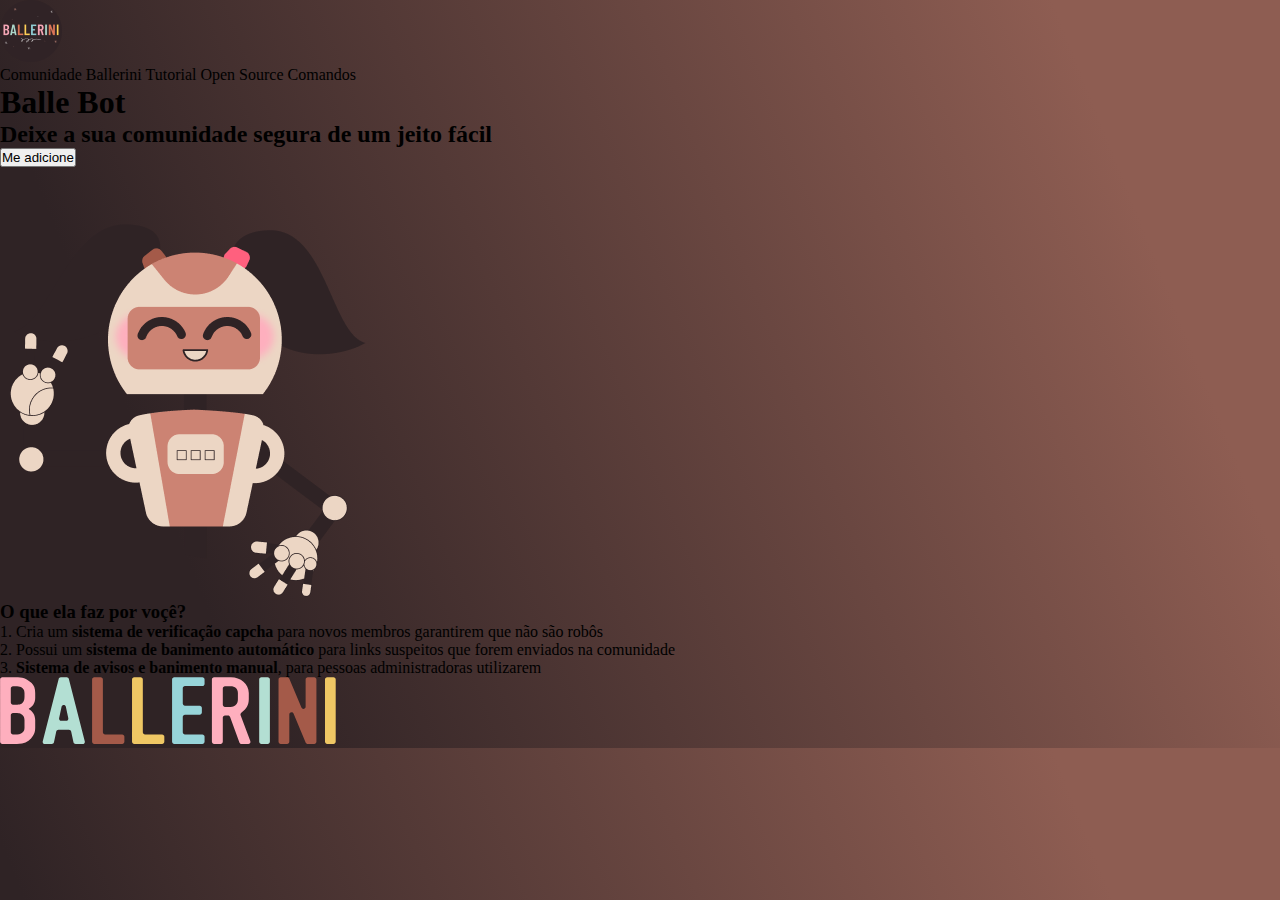
==== Landing page com HTML e CSS com Rafaella Ballerini/index.html @ 8910ef50 "Projects with Tutors" ====
<!DOCTYPE html>
<html lang="en">
<head>
    <meta charset="UTF-8">
    <meta name="viewport" content="width=device-width, initial-scale=1.0">
    <title>Balle Bot - Modere a sua comunidade do Discord</title>
    <link rel="stylesheet" href="styles/style.css">
</head>
<body>

    <header class="header">
        <img class="header-logo" src="images/logo.png" alt="Logo da Comunidade Ballerini">
        <nav>
            <a class="header-menu-item" >Comunidade Ballerini</a>
            <a class="header-menu-item" >Tutorial</a>
            <a class="header-menu-item" >Open Source</a>
            <a class="header-menu-item" >Comandos</a>
        </nav>
    </header>
    <main class="main-content">
        <section class="content-primary">
            <div class="content-primary-write">
                <h1 class="content-primary-title">Balle Bot</h1>
                <h2 class="content-primary-sub-title">Deixe a sua comunidade segura de um jeito fácil</h2>
                <button class="content-primary-write-btn">Me adicione</button>
            </div>
            <img class="content-primary-image" src="images/freepik--Character--inject-5.png" alt="Imagem da balle Bot">
        </section>
        <section class="content-second">
            <h3 class="content-second-title">O que ela faz por voçê?</h3>
            <p class="content-second-paragraph">1. Cria um <strong>sistema de verificação capcha</strong> para novos membros garantirem que não são robôs</p>
            <p class="content-second-paragraph">2. Possui um <strong>sistema de banimento automático</strong> para links suspeitos que forem enviados na comunidade</p>
            <p class="content-second-paragraph">3. <strong>Sistema de avisos e banimento manual</strong>, para pessoas administradoras utilizarem</p>
    
        </section>
    </main>
    <footer class="baseboard">
        <img class="baseboard-image" src="images/BALLERINI.svg">
    </footer>
    
</body>
</html>
---- Landing page com HTML e CSS com Rafaella Ballerini/styles/style.css ----
@import url('https://fonts.googleapis.com/css2?family=Poppins:wght@100;200;300;400;500;600&family=Righteous&family=Sarala:wght@400;700&display=swap');

* {
    margin:0;
    padding:0;
    box-sizing: border-box;
    text-decoration: none;
}

body {
    font-size: 100%;
    background: linear-gradient(68.15deg, #2F2325 16.62%, #8E5D52 85.61%);
}
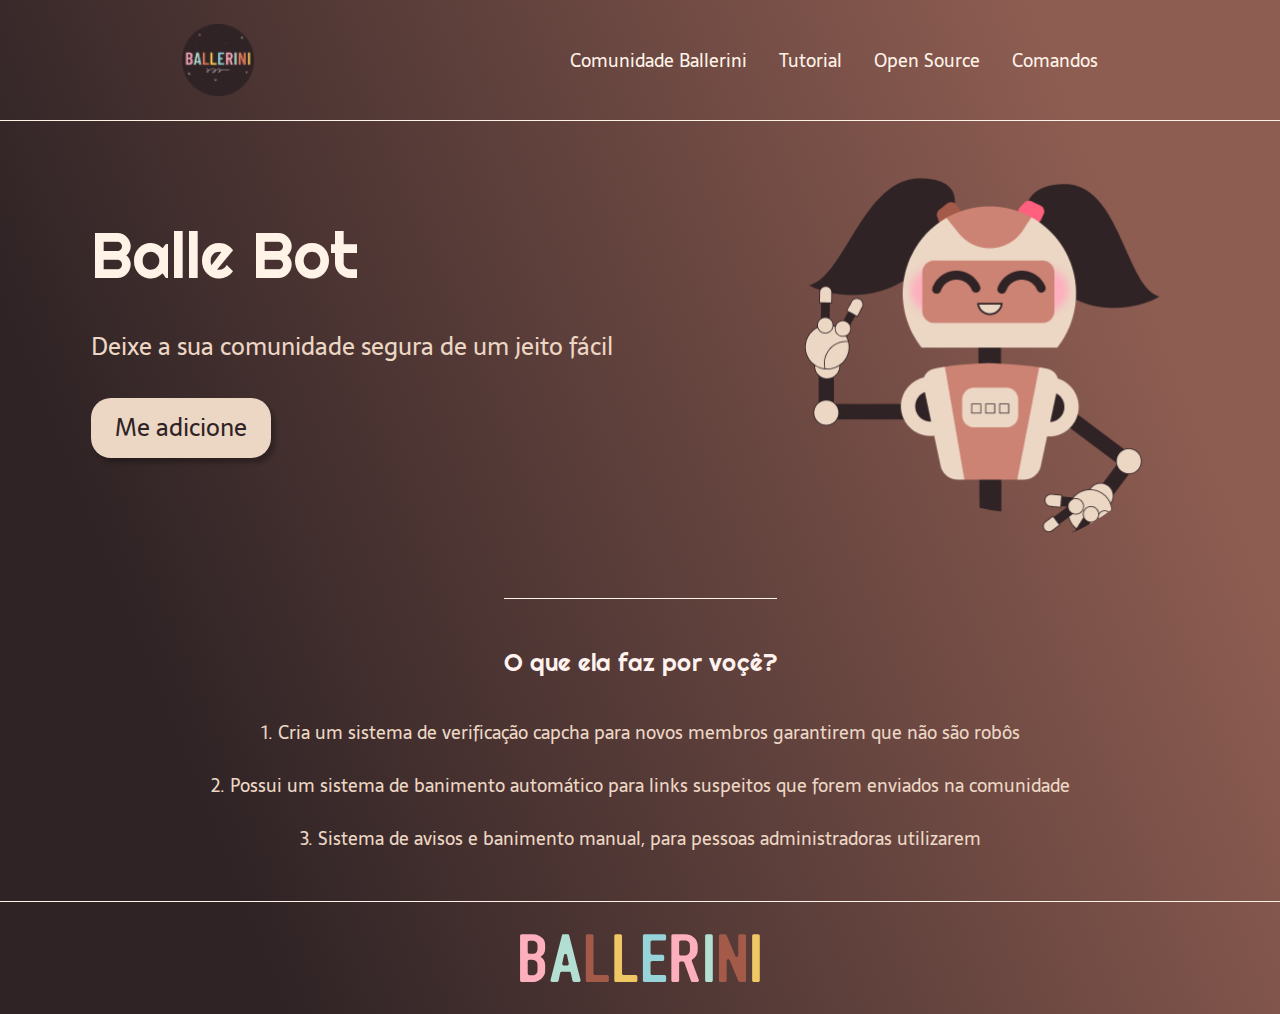
==== commit 6e9ef162: "Projects with Tutors" ====
--- a/Landing page com HTML e CSS com Rafaella Ballerini/index.html
+++ b/Landing page com HTML e CSS com Rafaella Ballerini/index.html
@@ -9,15 +9,15 @@
 <body>
 
     <header class="header">
-        <img class="header-logo" src="images/logo.png" alt="Logo da Comunidade Ballerini">
-        <nav>
-            <a class="header-menu-item" >Comunidade Ballerini</a>
-            <a class="header-menu-item" >Tutorial</a>
+        <img class="header-image" src="images/logo.png" alt="Logo da Comunidade Ballerini">
+        <nav class="header-menu">
+            <a class="header-menu-item" href="https://discord.gg/wagxzStdcR">Comunidade Ballerini</a>
+            <a class="header-menu-item" href="">Tutorial</a>
             <a class="header-menu-item" >Open Source</a>
             <a class="header-menu-item" >Comandos</a>
         </nav>
     </header>
-    <main class="main-content">
+    <main class="content">
         <section class="content-primary">
             <div class="content-primary-write">
                 <h1 class="content-primary-title">Balle Bot</h1>
--- a/Landing page com HTML e CSS com Rafaella Ballerini/styles/style.css
+++ b/Landing page com HTML e CSS com Rafaella Ballerini/styles/style.css
@@ -10,4 +10,124 @@
 body {
     font-size: 100%;
     background: linear-gradient(68.15deg, #2F2325 16.62%, #8E5D52 85.61%);
-}+}
+
+/* header */
+
+.header {
+    display: flex;
+    flex-direction: row;
+    align-items: center;
+    justify-content: space-around;
+    padding: 24px;
+}
+
+.header-image {
+    height:72px;   
+}
+
+.header-menu {
+    display: flex;
+    gap: 32px;
+}
+
+.header-menu-item {
+    font-family: 'Sarala', sans-serif;
+    color: #fff2e7;
+    font-weight:400;
+    font-size: 18px;
+}
+
+/* main */
+
+.content {
+    margin-bottom: 48px;
+    border-top: 0.4px solid #fff2e7;
+}
+
+.content-primary {
+    display: flex;
+    flex-direction: row;
+    align-items: center;
+    justify-content: space-around;
+}
+
+.content-primary-write {
+    display: flex;
+    flex-direction: column;
+    gap:32px;
+}
+
+.content-primary-title {
+    font-family: 'Righteous', cursive;
+    font-weight: 400;
+    font-size: 64px;
+    color:#fff2e7;
+}
+
+.content-primary-sub-title {
+    font-family: 'Sarala', sans-serif;
+    font-weight: 400;
+    font-size: 24px;
+    color: #ecd6c4;
+}
+
+.content-primary-write-btn {
+    background-color: #ecd6c4;
+    width:180px;
+    height:60px;
+    border:none;
+    box-shadow: 4px 5px 4px 0px #00000040;
+    border-radius: 20px;
+    font-family: 'Sarala', sans-serif;
+    font-weight: 400;
+    font-size: 24px;
+    color: #2f2325;
+}
+.content-primary-write-btn:hover {
+    background-color: rgba(236, 214, 196, 0.53);
+}
+
+.content-primary-image {
+    width: 394.13px;
+    height: 429.31px;
+    top: 96px;
+    left: 1171px;
+    border-radius: 50000px;
+}
+
+.content-second {
+    display: flex;
+    flex-direction: column;
+    align-items: center;
+    gap:24px;
+    margin-top:48px;
+}
+.content-second-title {
+    border-top: 0.4px solid #FFF2E7;
+    padding-top:48px;
+    font-family: 'Righteous', cursive;
+    font-weight: 400;
+    font-size: 24px;
+    color: #FFF2Ef;
+    margin-bottom: 16px;
+}
+
+.content-second-paragraph {
+    font-family: 'Sarala', sans-serif;
+    font-weight: 300;
+    font-size: 18px;
+    color: #ECD6C4;
+}
+
+.baseboard {
+    padding:32px;
+    border-top: 0.4px solid #FFF2E7;
+}
+
+.baseboard-image{
+    height:48px;
+    display:block;
+    margin: 0 auto;
+}
+
